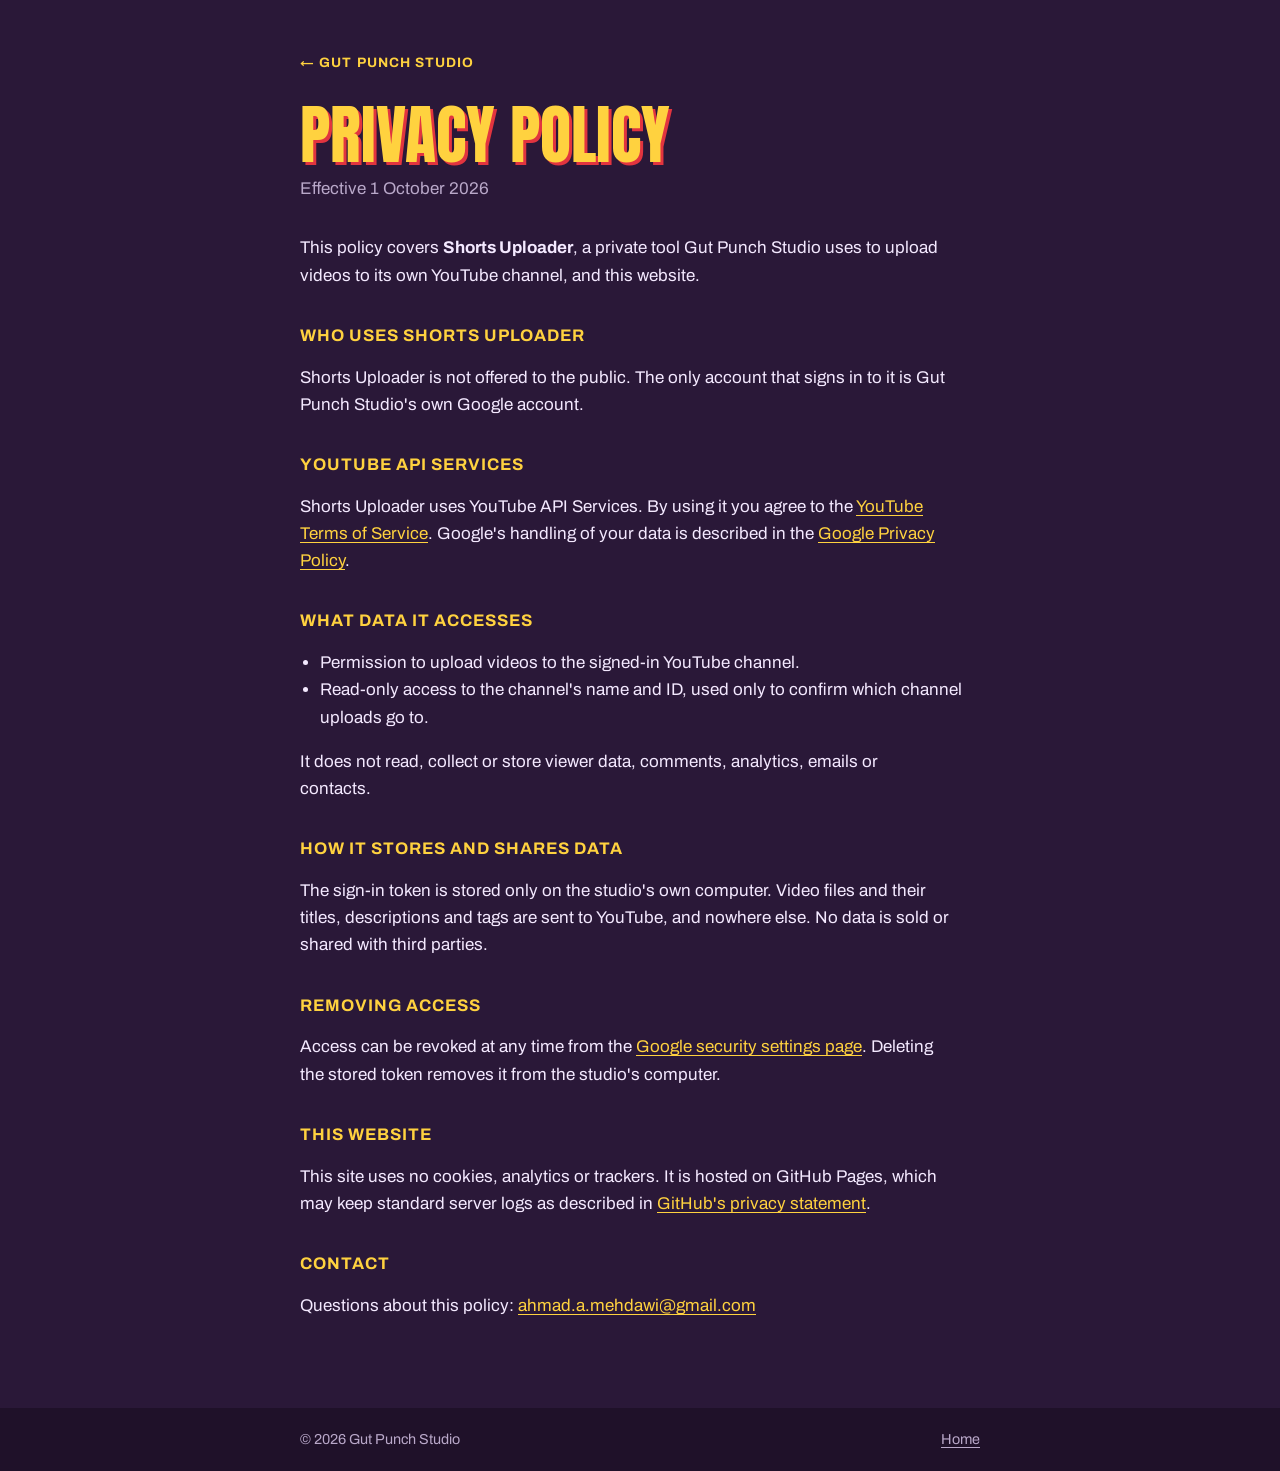
==== privacy.html @ dc4274cc "Add files via upload" ====
<!doctype html>
<html lang="en">
<head>
<meta charset="utf-8">
<meta name="viewport" content="width=device-width, initial-scale=1">
<title>Privacy Policy | Gut Punch Studio</title>
<link rel="icon" href="icon.png">
<link rel="stylesheet" href="style.css">
</head>
<body>
<main class="doc">
  <div class="wrap">
    <a class="home" href="./">&larr; Gut Punch Studio</a>
    <h1>Privacy Policy</h1>
    <p class="date">Effective 1 October 2026</p>

    <p>This policy covers <strong>Shorts Uploader</strong>, a private tool Gut Punch Studio uses to upload videos to its own YouTube channel, and this website.</p>

    <h2>Who uses Shorts Uploader</h2>
    <p>Shorts Uploader is not offered to the public. The only account that signs in to it is Gut Punch Studio's own Google account.</p>

    <h2>YouTube API Services</h2>
    <p>Shorts Uploader uses YouTube API Services. By using it you agree to the <a href="https://www.youtube.com/t/terms">YouTube Terms of Service</a>. Google's handling of your data is described in the <a href="https://policies.google.com/privacy">Google Privacy Policy</a>.</p>

    <h2>What data it accesses</h2>
    <ul>
      <li>Permission to upload videos to the signed-in YouTube channel.</li>
      <li>Read-only access to the channel's name and ID, used only to confirm which channel uploads go to.</li>
    </ul>
    <p>It does not read, collect or store viewer data, comments, analytics, emails or contacts.</p>

    <h2>How it stores and shares data</h2>
    <p>The sign-in token is stored only on the studio's own computer. Video files and their titles, descriptions and tags are sent to YouTube, and nowhere else. No data is sold or shared with third parties.</p>

    <h2>Removing access</h2>
    <p>Access can be revoked at any time from the <a href="https://security.google.com/settings/security/permissions">Google security settings page</a>. Deleting the stored token removes it from the studio's computer.</p>

    <h2>This website</h2>
    <p>This site uses no cookies, analytics or trackers. It is hosted on GitHub Pages, which may keep standard server logs as described in <a href="https://docs.github.com/en/site-policy/privacy-policies/github-general-privacy-statement">GitHub's privacy statement</a>.</p>

    <h2>Contact</h2>
    <p>Questions about this policy: <a href="mailto:ahmad.a.mehdawi@gmail.com">ahmad.a.mehdawi@gmail.com</a></p>
  </div>
</main>
<footer>
  <div class="wrap">
    <span>&copy; 2026 Gut Punch Studio</span>
    <a href="./">Home</a>
  </div>
</footer>
</body>
</html>
---- style.css ----
@font-face { font-family: "Anton"; src: url(fonts/Anton.ttf) format("truetype"); font-display: swap; }
@font-face { font-family: "Archivo"; font-weight: 400; src: url(fonts/Archivo-Regular.ttf) format("truetype"); font-display: swap; }
@font-face { font-family: "Archivo"; font-weight: 700; src: url(fonts/Archivo-Bold.ttf) format("truetype"); font-display: swap; }

:root {
  --bruise: #2a1838;
  --bruise-deep: #1f1129;
  --yellow: #ffd23f;
  --red: #e2343f;
  --lilac: #f4e9ff;
  --muted: #b9a8c9;
  --display: "Anton", Impact, "Arial Narrow", sans-serif;
  --body: "Archivo", "Helvetica Neue", Arial, sans-serif;
  color-scheme: dark;
}
* { box-sizing: border-box; }
html, body { margin: 0; }
body {
  background: var(--bruise); color: var(--lilac);
  font: 400 17px/1.6 var(--body);
  min-height: 100vh; display: flex; flex-direction: column;
}
a { color: var(--yellow); text-underline-offset: 3px; }
a:focus-visible { outline: 3px solid var(--yellow); outline-offset: 3px; }

.wrap { width: 100%; max-width: 720px; margin: 0 auto; padding-inline: 20px; }

/* Home */
.hero { flex: 1; display: grid; place-items: center; padding-block: 64px; text-align: center; }
.logo { display: grid; justify-items: center; transform: rotate(-6deg); }
.logo .big {
  font-family: var(--display); color: var(--yellow); text-transform: uppercase;
  font-size: clamp(5rem, 22vw, 11rem); line-height: .92;
  text-shadow: .055em .055em 0 var(--red);
}
.logo .small {
  font: 700 clamp(1rem, 4.4vw, 2.2rem)/1 var(--body); letter-spacing: .5em; padding-left: .5em; margin-top: .6em;
}
.tagline { margin: 56px auto 0; max-width: 34ch; font-size: 1.15rem; }
.links { display: flex; flex-wrap: wrap; justify-content: center; gap: 12px; margin-top: 28px; }
.btn {
  display: inline-block; padding: 12px 22px; border-radius: 999px; text-decoration: none;
  font: 700 .95rem/1 var(--body); letter-spacing: .06em; text-transform: uppercase;
  background: var(--yellow); color: var(--bruise);
  box-shadow: 4px 4px 0 var(--red);
}
.btn:hover { transform: translate(-1px, -1px); box-shadow: 5px 5px 0 var(--red); }

/* Policy */
.doc { flex: 1; padding-block: 48px 72px; }
.doc .home { font: 700 .85rem/1 var(--body); letter-spacing: .08em; text-transform: uppercase; text-decoration: none; }
.doc h1 {
  font-family: var(--display); font-weight: 400; color: var(--yellow); text-transform: uppercase;
  font-size: clamp(2.6rem, 9vw, 4rem); line-height: 1; margin: 28px 0 8px;
  text-shadow: .05em .05em 0 var(--red);
}
.doc .date { color: var(--muted); margin: 0 0 32px; }
.doc h2 { font: 700 1.05rem/1.3 var(--body); letter-spacing: .06em; text-transform: uppercase; margin: 36px 0 8px; color: var(--yellow); }
.doc p, .doc li { max-width: 65ch; }
.doc ul { padding-left: 1.2em; }

footer { background: var(--bruise-deep); color: var(--muted); font-size: .9rem; }
footer .wrap { display: flex; flex-wrap: wrap; justify-content: space-between; gap: 8px 24px; padding-block: 20px; }
footer a { color: var(--muted); }

@media (prefers-reduced-motion: reduce) { .btn:hover { transform: none; } }
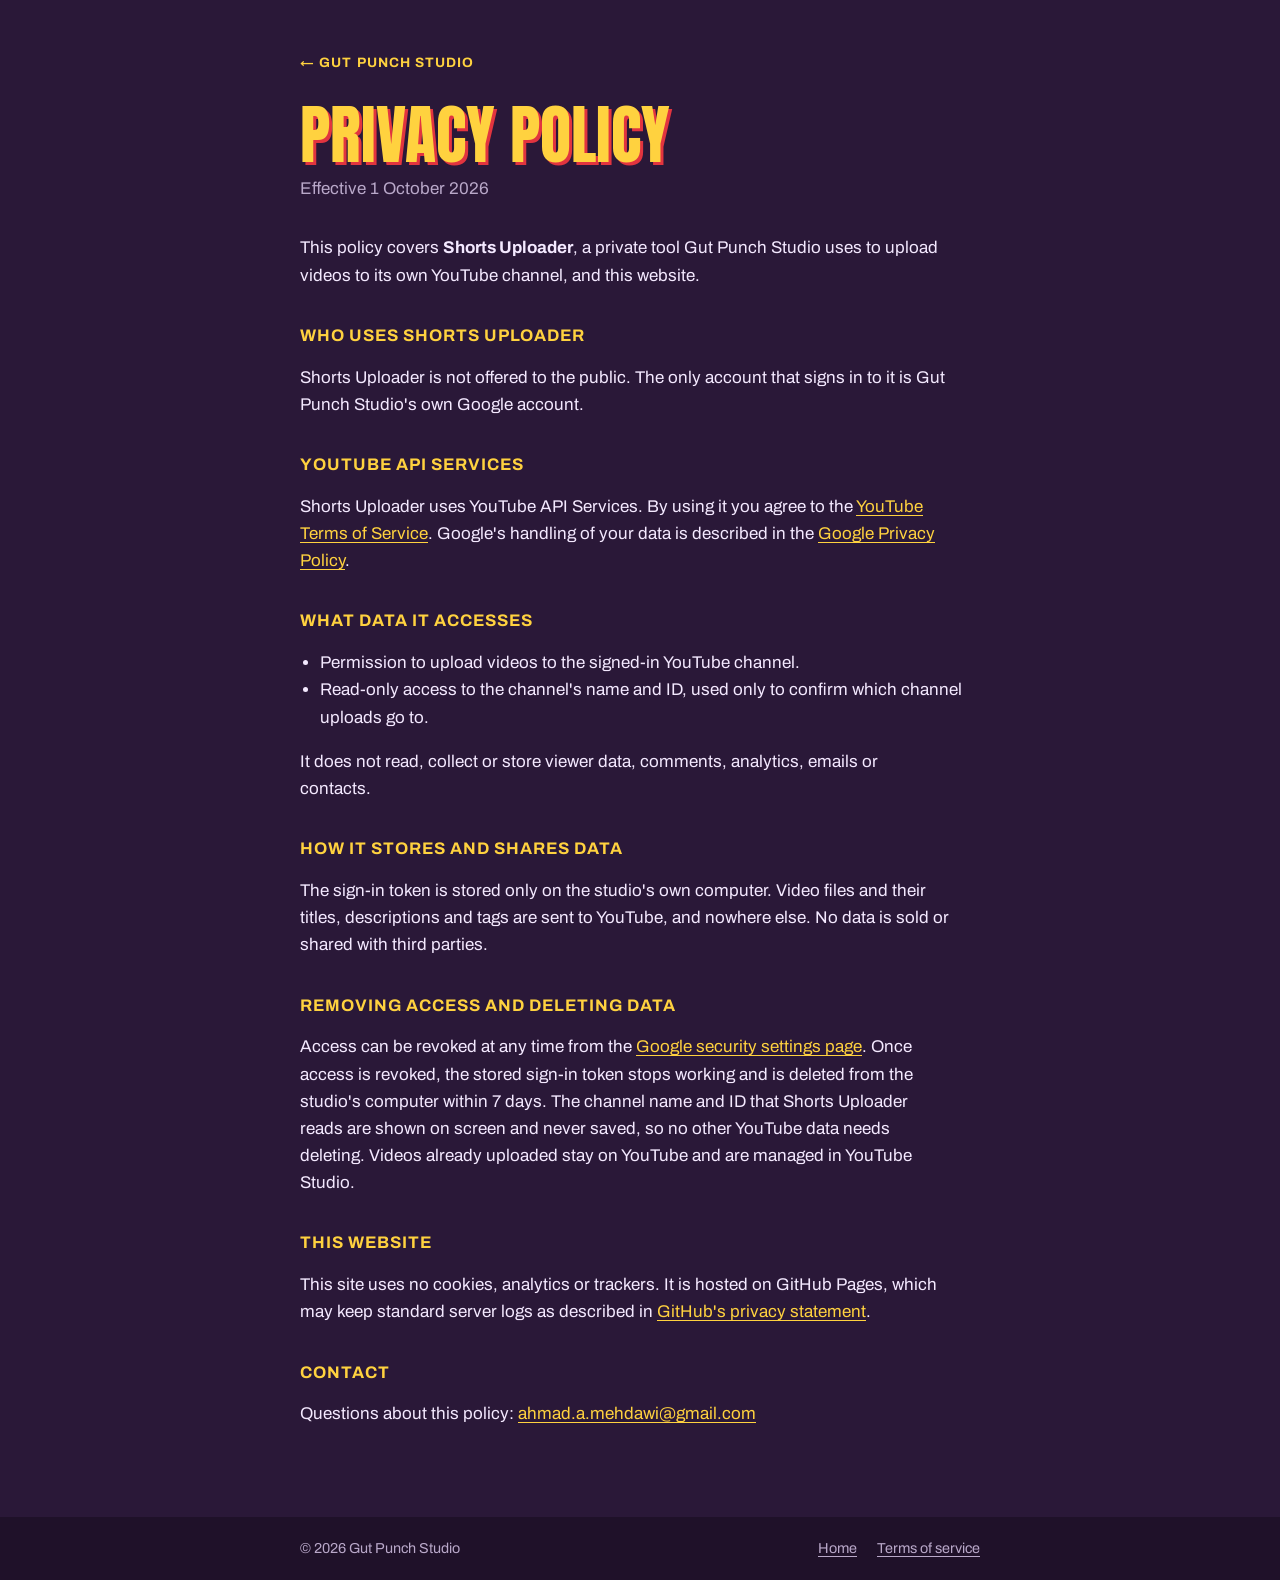
==== commit 04b92fb7: "Add files via upload" ====
--- a/privacy.html
+++ b/privacy.html
@@ -32,8 +32,8 @@
     <h2>How it stores and shares data</h2>
     <p>The sign-in token is stored only on the studio's own computer. Video files and their titles, descriptions and tags are sent to YouTube, and nowhere else. No data is sold or shared with third parties.</p>
 
-    <h2>Removing access</h2>
-    <p>Access can be revoked at any time from the <a href="https://security.google.com/settings/security/permissions">Google security settings page</a>. Deleting the stored token removes it from the studio's computer.</p>
+    <h2>Removing access and deleting data</h2>
+    <p>Access can be revoked at any time from the <a href="https://security.google.com/settings/security/permissions">Google security settings page</a>. Once access is revoked, the stored sign-in token stops working and is deleted from the studio's computer within 7 days. The channel name and ID that Shorts Uploader reads are shown on screen and never saved, so no other YouTube data needs deleting. Videos already uploaded stay on YouTube and are managed in YouTube Studio.</p>
 
     <h2>This website</h2>
     <p>This site uses no cookies, analytics or trackers. It is hosted on GitHub Pages, which may keep standard server logs as described in <a href="https://docs.github.com/en/site-policy/privacy-policies/github-general-privacy-statement">GitHub's privacy statement</a>.</p>
@@ -45,7 +45,7 @@
 <footer>
   <div class="wrap">
     <span>&copy; 2026 Gut Punch Studio</span>
-    <a href="./">Home</a>
+    <span class="foot-links"><a href="./">Home</a> <a href="terms.html">Terms of service</a></span>
   </div>
 </footer>
 </body>
--- a/style.css
+++ b/style.css
@@ -62,5 +62,6 @@
 footer { background: var(--bruise-deep); color: var(--muted); font-size: .9rem; }
 footer .wrap { display: flex; flex-wrap: wrap; justify-content: space-between; gap: 8px 24px; padding-block: 20px; }
 footer a { color: var(--muted); }
+.foot-links { display: flex; flex-wrap: wrap; gap: 8px 20px; }
 
 @media (prefers-reduced-motion: reduce) { .btn:hover { transform: none; } }
